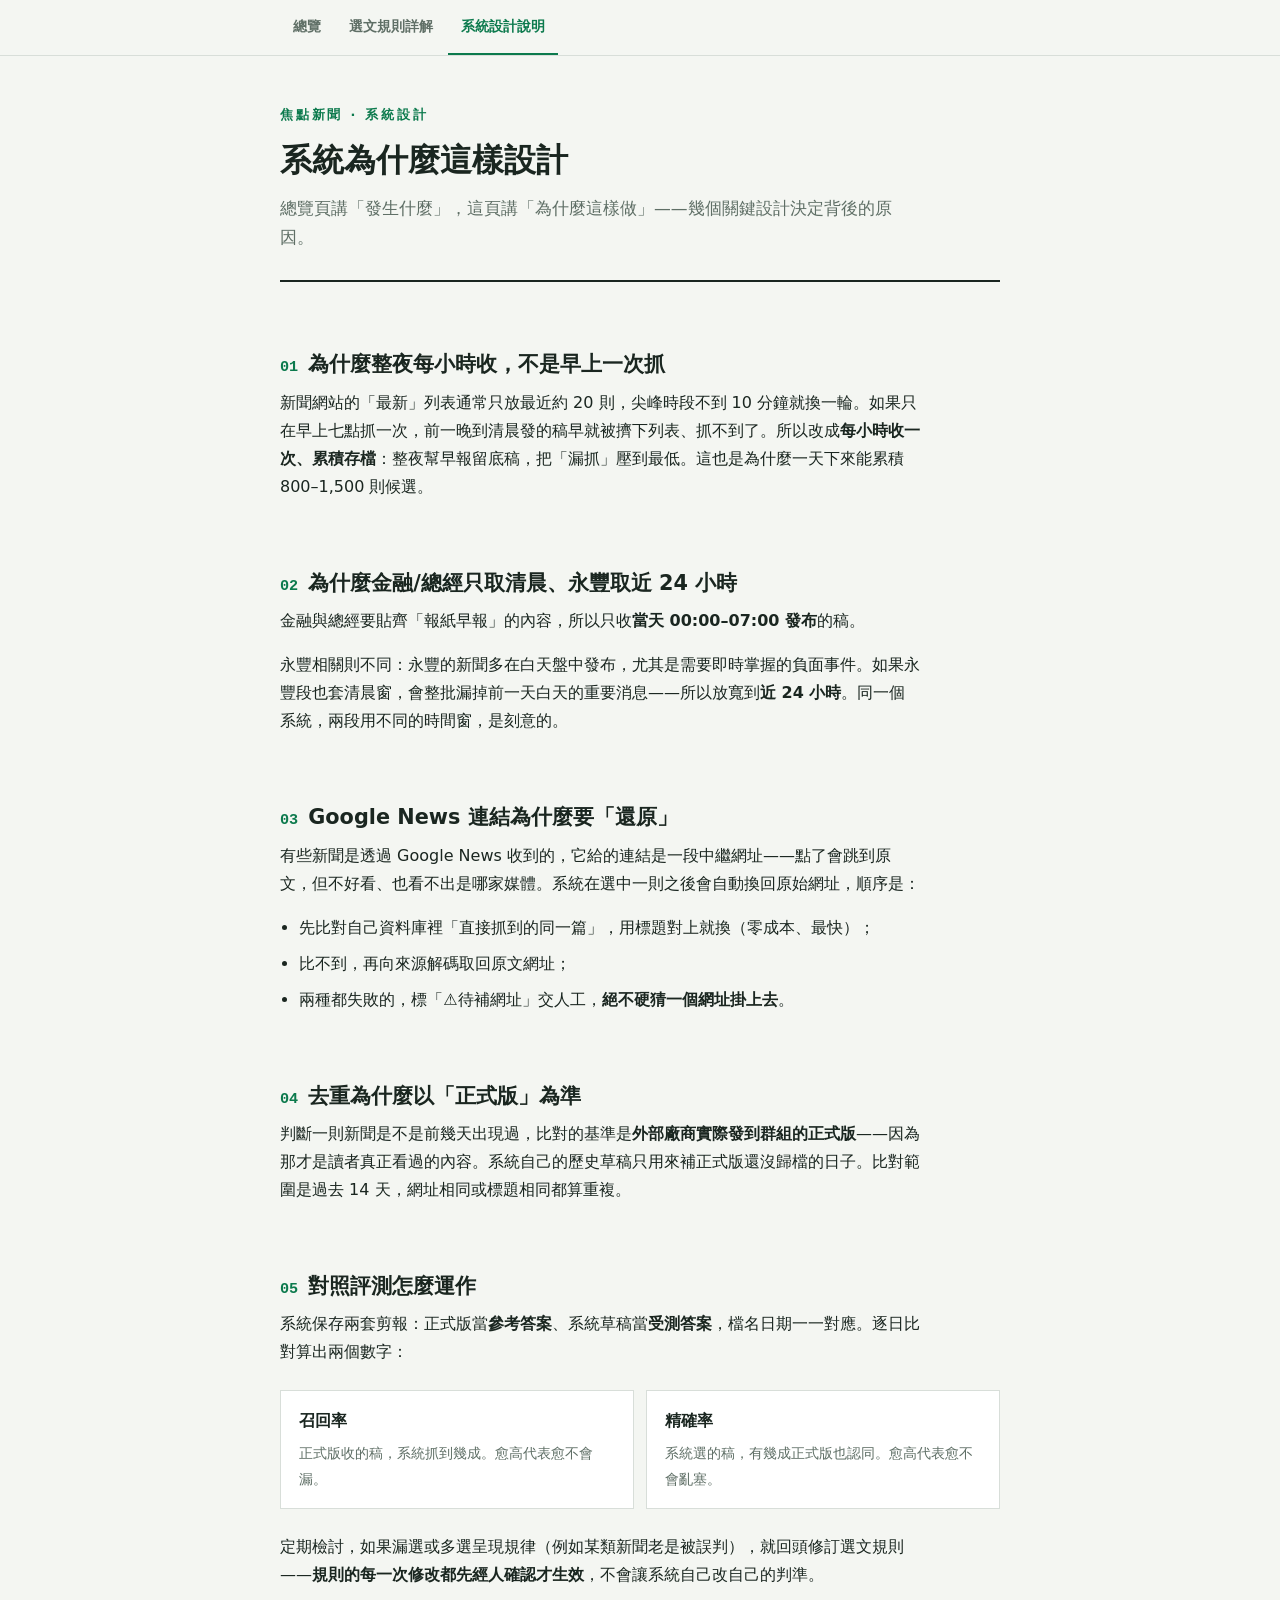
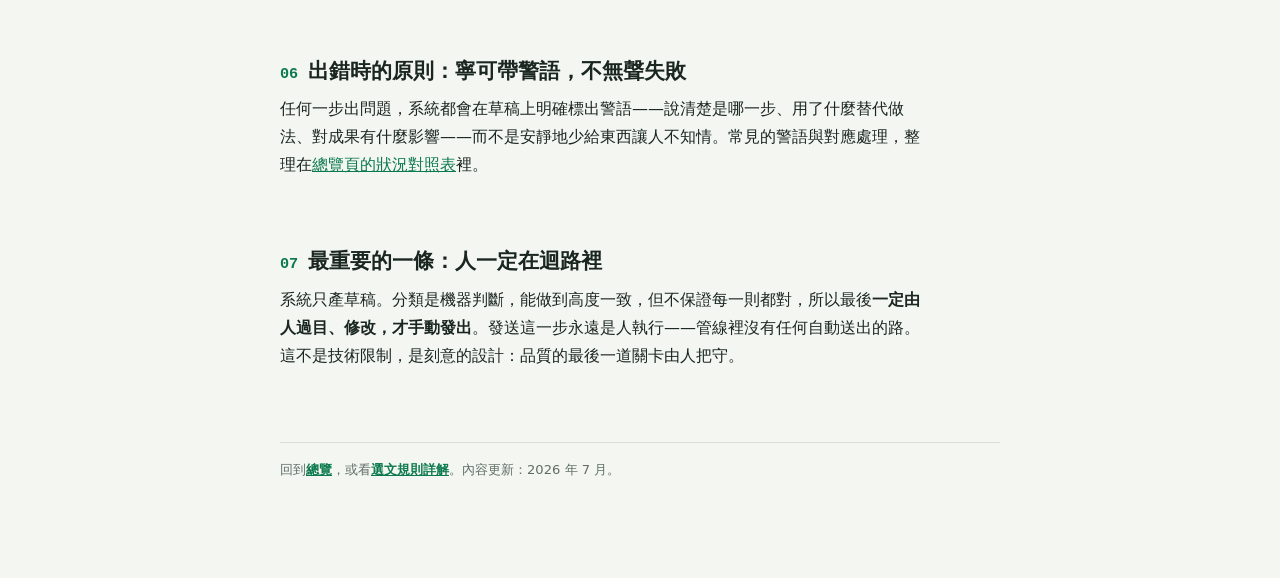
==== pipeline.html @ 9137b2ac "docs: 選文規則與系統設計分頁（公開整理版） - styles.css：抽出共用樣式，新增頁首導覽列 - rules.html：選文規則詳解（四問分流、行為者×事件／地理×主題矩陣、   跨段裁決" ====
<!DOCTYPE html>
<html lang="zh-Hant">
<head>
<meta charset="UTF-8">
<meta name="viewport" content="width=device-width, initial-scale=1">
<title>系統設計說明｜焦點新聞</title>
<meta name="description" content="焦點新聞自動剪報系統的設計理由：為什麼每小時收稿、時間窗口怎麼定、去重以什麼為準、出錯如何處理。">
<link rel="stylesheet" href="styles.css">
</head>
<body>
<nav class="nav"><ul>
  <li><a href="index.html">總覽</a></li>
  <li><a href="rules.html">選文規則詳解</a></li>
  <li><a href="pipeline.html" aria-current="page">系統設計說明</a></li>
</ul></nav>
<main>
<header>
  <p class="kicker">焦點新聞 · 系統設計</p>
  <h1>系統為什麼這樣設計</h1>
  <p class="lede">總覽頁講「發生什麼」，這頁講「為什麼這樣做」——幾個關鍵設計決定背後的原因。</p>
</header>

<h2><span class="no">01</span>為什麼整夜每小時收，不是早上一次抓</h2>
<p>新聞網站的「最新」列表通常只放最近約 20 則，尖峰時段不到 10 分鐘就換一輪。如果只在早上七點抓一次，前一晚到清晨發的稿早就被擠下列表、抓不到了。所以改成<strong>每小時收一次、累積存檔</strong>：整夜幫早報留底稿，把「漏抓」壓到最低。這也是為什麼一天下來能累積 800–1,500 則候選。</p>

<h2><span class="no">02</span>為什麼金融/總經只取清晨、永豐取近 24 小時</h2>
<p>金融與總經要貼齊「報紙早報」的內容，所以只收<strong>當天 00:00–07:00 發布</strong>的稿。</p>
<p>永豐相關則不同：永豐的新聞多在白天盤中發布，尤其是需要即時掌握的負面事件。如果永豐段也套清晨窗，會整批漏掉前一天白天的重要消息——所以放寬到<strong>近 24 小時</strong>。同一個系統，兩段用不同的時間窗，是刻意的。</p>

<h2><span class="no">03</span>Google News 連結為什麼要「還原」</h2>
<p>有些新聞是透過 Google News 收到的，它給的連結是一段中繼網址——點了會跳到原文，但不好看、也看不出是哪家媒體。系統在選中一則之後會自動換回原始網址，順序是：</p>
<ul class="plain">
  <li>先比對自己資料庫裡「直接抓到的同一篇」，用標題對上就換（零成本、最快）；</li>
  <li>比不到，再向來源解碼取回原文網址；</li>
  <li>兩種都失敗的，標「⚠️待補網址」交人工，<strong>絕不硬猜一個網址掛上去</strong>。</li>
</ul>

<h2><span class="no">04</span>去重為什麼以「正式版」為準</h2>
<p>判斷一則新聞是不是前幾天出現過，比對的基準是<strong>外部廠商實際發到群組的正式版</strong>——因為那才是讀者真正看過的內容。系統自己的歷史草稿只用來補正式版還沒歸檔的日子。比對範圍是過去 14 天，網址相同或標題相同都算重複。</p>

<h2><span class="no">05</span>對照評測怎麼運作</h2>
<p>系統保存兩套剪報：正式版當<strong>參考答案</strong>、系統草稿當<strong>受測答案</strong>，檔名日期一一對應。逐日比對算出兩個數字：</p>
<div class="cards">
  <div class="card"><h3>召回率</h3><p>正式版收的稿，系統抓到幾成。愈高代表愈不會漏。</p></div>
  <div class="card"><h3>精確率</h3><p>系統選的稿，有幾成正式版也認同。愈高代表愈不會亂塞。</p></div>
</div>
<p>定期檢討，如果漏選或多選呈現規律（例如某類新聞老是被誤判），就回頭修訂選文規則——<strong>規則的每一次修改都先經人確認才生效</strong>，不會讓系統自己改自己的判準。</p>

<h2><span class="no">06</span>出錯時的原則：寧可帶警語，不無聲失敗</h2>
<p>任何一步出問題，系統都會在草稿上明確標出警語——說清楚是哪一步、用了什麼替代做法、對成果有什麼影響——而不是安靜地少給東西讓人不知情。常見的警語與對應處理，整理在<a href="index.html#">總覽頁的狀況對照表</a>裡。</p>

<h2><span class="no">07</span>最重要的一條：人一定在迴路裡</h2>
<p>系統只產草稿。分類是機器判斷，能做到高度一致，但不保證每一則都對，所以最後<strong>一定由人過目、修改，才手動發出</strong>。發送這一步永遠是人執行——管線裡沒有任何自動送出的路。這不是技術限制，是刻意的設計：品質的最後一道關卡由人把守。</p>

<footer>回到<a href="index.html">總覽</a>，或看<a href="rules.html">選文規則詳解</a>。內容更新：2026 年 7 月。</footer>
</main>
</body>
</html>
---- styles.css ----
:root{
  --paper:#f4f6f2; --card:#ffffff; --ink:#1a2620; --muted:#5f6f66;
  --accent:#0c7a4d; --accent-soft:#e2efe7; --warn:#a8690f; --warn-soft:#f7ecd9;
  --line:#d8ded9; --mono:"SF Mono","Cascadia Mono",Consolas,"Courier New",monospace;
}
@media (prefers-color-scheme: dark){
  :root{
    --paper:#111a15; --card:#18231d; --ink:#e4eae4; --muted:#93a29a;
    --accent:#4cb888; --accent-soft:#1d3428; --warn:#dfa54a; --warn-soft:#33290f;
    --line:#2b3830;
  }
}
:root[data-theme="dark"]{
  --paper:#111a15; --card:#18231d; --ink:#e4eae4; --muted:#93a29a;
  --accent:#4cb888; --accent-soft:#1d3428; --warn:#dfa54a; --warn-soft:#33290f;
  --line:#2b3830;
}
:root[data-theme="light"]{
  --paper:#f4f6f2; --card:#ffffff; --ink:#1a2620; --muted:#5f6f66;
  --accent:#0c7a4d; --accent-soft:#e2efe7; --warn:#a8690f; --warn-soft:#f7ecd9;
  --line:#d8ded9;
}
html{background:var(--paper);}
body{
  font-family:"PingFang TC","Noto Sans TC","Microsoft JhengHei",system-ui,sans-serif;
  color:var(--ink); line-height:1.75; margin:0; padding:0 20px 96px;
}
main{max-width:720px; margin:0 auto;}

/* 導覽列 */
.nav{position:sticky; top:0; z-index:10; background:var(--paper);
  border-bottom:1px solid var(--line); margin:0 -20px 4px; padding:0 20px;}
.nav ul{max-width:720px; margin:0 auto; padding:0; list-style:none;
  display:flex; gap:2px; flex-wrap:wrap;}
.nav a{display:block; padding:14px 13px; font-size:.88rem; font-weight:700;
  color:var(--muted); text-decoration:none; border-bottom:2px solid transparent;}
.nav a:hover{color:var(--ink);}
.nav a[aria-current="page"]{color:var(--accent); border-bottom-color:var(--accent);}
.nav a:focus-visible{outline:2px solid var(--accent); outline-offset:-3px; border-radius:2px;}

header{padding:44px 0 28px; border-bottom:2px solid var(--ink); margin-bottom:8px;}
.kicker{font-size:.8rem; letter-spacing:.22em; color:var(--accent); font-weight:700; margin:0 0 14px;}
h1{font-size:2rem; line-height:1.3; margin:0 0 12px; font-weight:800; text-wrap:balance;}
.lede{font-size:1.05rem; color:var(--muted); margin:0; max-width:38em;}
h2{font-size:1.3rem; font-weight:800; margin:64px 0 6px; text-wrap:balance;}
h2 .no{color:var(--accent); font-family:var(--mono); font-size:.95rem; margin-right:10px;}
.sub{color:var(--muted); margin:0 0 20px; font-size:.95rem;}
p{margin:0 0 16px; max-width:40em;}
strong{font-weight:700;}
a{color:var(--accent);}

.cards{display:grid; grid-template-columns:repeat(auto-fit,minmax(200px,1fr)); gap:12px; margin:24px 0;}
.card{background:var(--card); border:1px solid var(--line); padding:16px 18px;}
.card h3{margin:0 0 6px; font-size:1rem;}
.card p{font-size:.9rem; color:var(--muted); margin:0;}

/* 時間軸 */
.tl{list-style:none; margin:28px 0; padding:0; border-left:2px solid var(--accent);}
.tl li{position:relative; padding:0 0 26px 26px;}
.tl li::before{content:""; position:absolute; left:-7px; top:.5em; width:12px; height:12px;
  border-radius:50%; background:var(--paper); border:3px solid var(--accent);}
.tl li:last-child{padding-bottom:4px;}
.t{font-family:var(--mono); font-size:.82rem; color:var(--accent); font-weight:700;
  letter-spacing:.04em; display:block; font-variant-numeric:tabular-nums;}
.tl h3{margin:2px 0 4px; font-size:1.02rem;}
.tl p{font-size:.93rem; color:var(--muted); margin:0; max-width:36em;}
.human .t{color:var(--warn);}
.human::before{border-color:var(--warn) !important;}
.tag{display:inline-block; font-size:.72rem; font-weight:700; letter-spacing:.08em;
  padding:1px 8px; margin-left:8px; vertical-align:1px;
  background:var(--warn-soft); color:var(--warn);}
.tag.auto{background:var(--accent-soft); color:var(--accent);}

/* 流程箭頭清單 */
.flow{list-style:none; margin:24px 0; padding:0; counter-reset:q;}
.flow li{position:relative; background:var(--card); border:1px solid var(--line);
  padding:14px 16px 14px 52px; margin:0 0 10px;}
.flow li::before{counter-increment:q; content:"Q" counter(q); position:absolute;
  left:0; top:0; bottom:0; width:38px; display:flex; align-items:center; justify-content:center;
  font-family:var(--mono); font-weight:700; font-size:.85rem; color:#fff; background:var(--accent);}
.flow li.drop::before{content:"✕"; background:var(--muted);}
.flow b{font-weight:700;}
.flow .go{color:var(--accent); font-weight:700;}

/* 表格 */
.twrap{overflow-x:auto; margin:20px 0;}
table{border-collapse:collapse; width:100%; font-size:.92rem; background:var(--card);}
th{font-size:.78rem; letter-spacing:.1em; color:var(--muted); text-align:left; font-weight:700;}
th,td{border:1px solid var(--line); padding:9px 12px; vertical-align:top;}
td .m{font-family:var(--mono); font-size:.85rem; font-variant-numeric:tabular-nums;}
.pick{color:var(--accent); font-weight:700; white-space:nowrap;}

/* 三段 / 矩陣 */
.sec3{display:grid; grid-template-columns:repeat(auto-fit,minmax(210px,1fr)); gap:12px; margin:22px 0;}
.sec3 .card{border-top:3px solid var(--accent);}
.sec3 .n{font-family:var(--mono); color:var(--accent); font-size:.8rem; font-weight:700;}

blockquote{margin:22px 0; padding:14px 18px; background:var(--accent-soft);
  border-left:4px solid var(--accent); font-size:.95rem;}
blockquote p{margin:0;}
.warnbox{margin:22px 0; padding:14px 18px; background:var(--warn-soft);
  border-left:4px solid var(--warn); font-size:.95rem;}
.warnbox p{margin:0 0 8px;} .warnbox p:last-child{margin:0;}

dl{margin:20px 0; border-top:1px solid var(--line);}
dt{font-weight:700; padding-top:14px;}
dd{margin:2px 0 14px; color:var(--muted); font-size:.94rem;
  border-bottom:1px solid var(--line); padding-bottom:14px; max-width:40em;}

ul.plain{padding-left:1.2em; max-width:40em;} ul.plain li{margin:0 0 8px;}

footer{margin-top:72px; padding-top:16px; border-top:1px solid var(--line);
  font-size:.82rem; color:var(--muted);}
footer a{font-weight:700;}
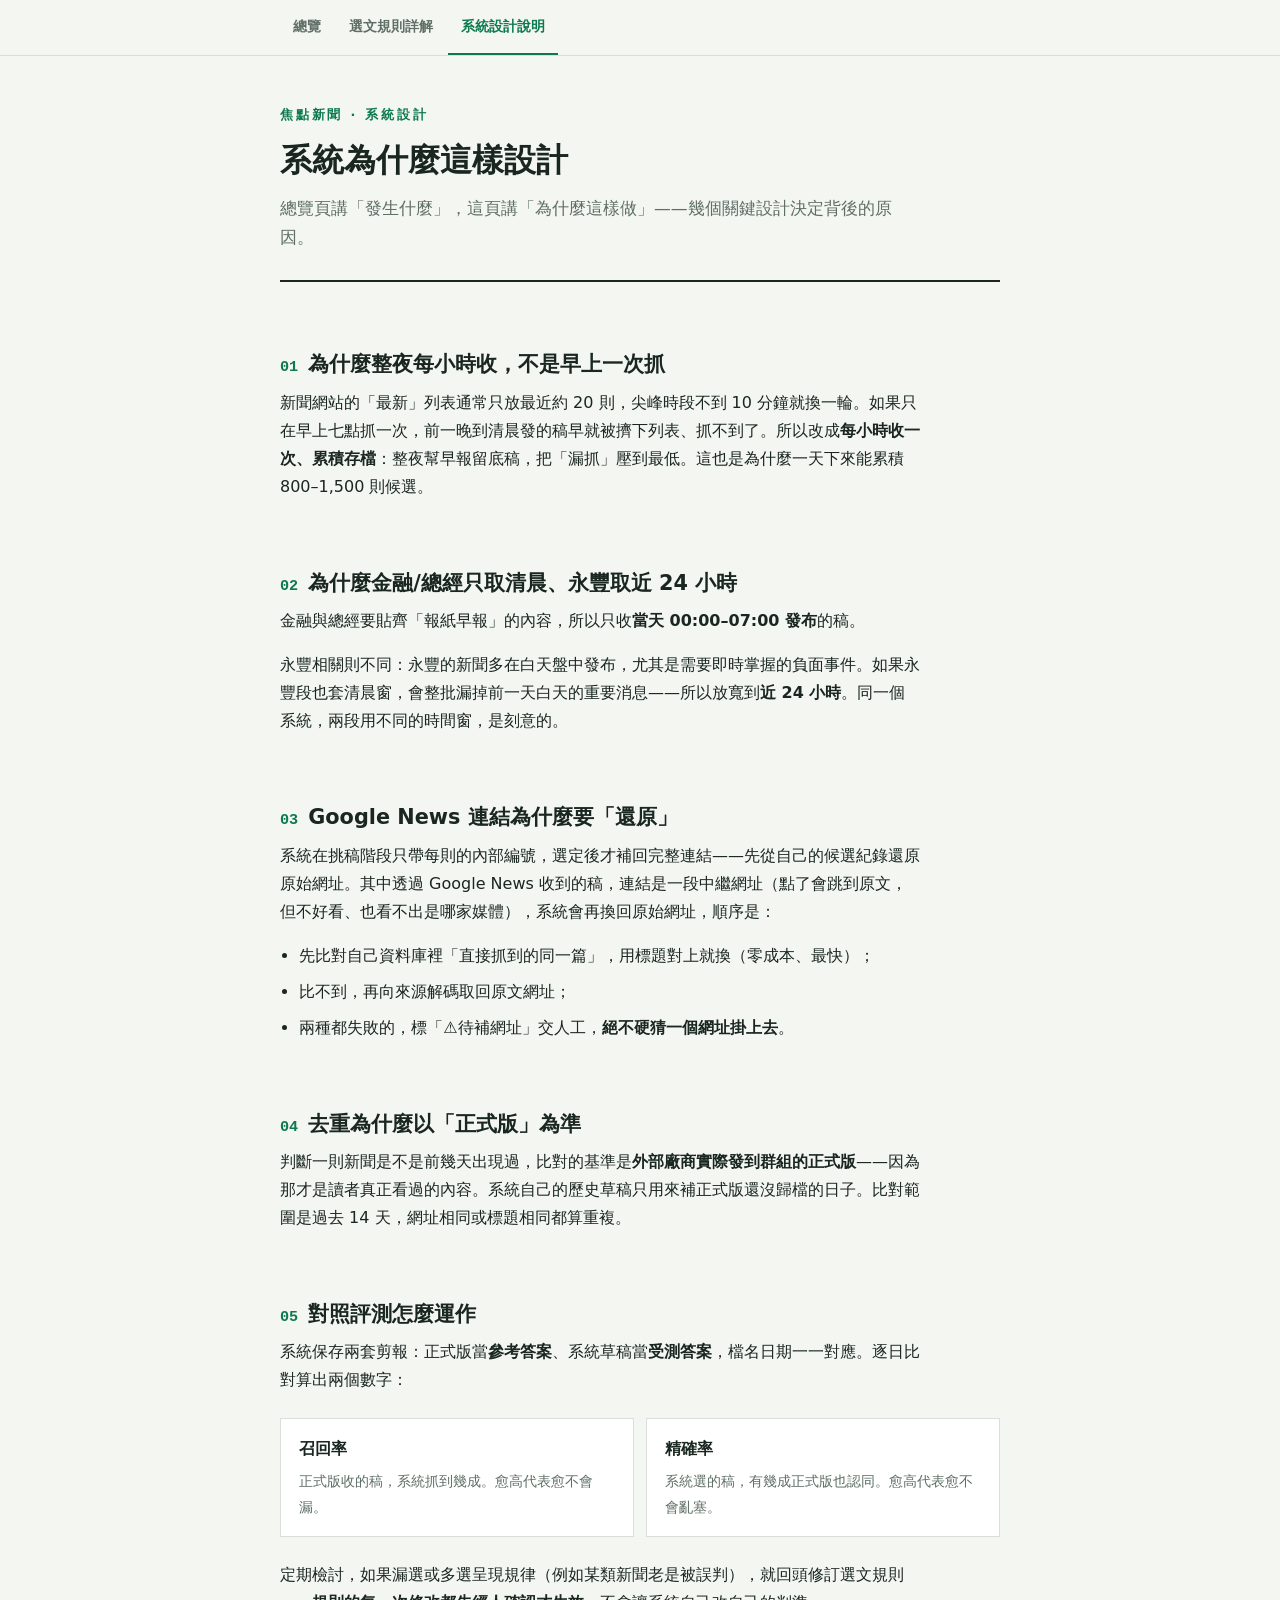
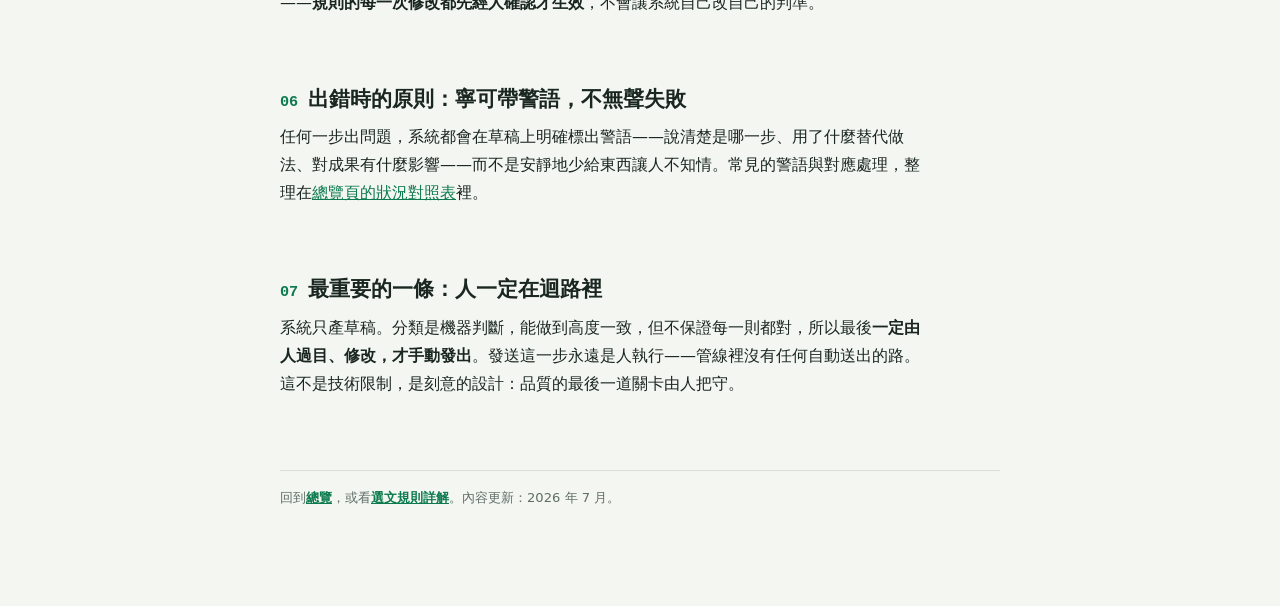
==== commit 4c5a7052: "pipeline: 選稿以內部編號引用，選後補回連結 Co-Authored-By: Claude Opus 4.8 <noreply@anthropic.com> Claude-Session: h" ====
--- a/pipeline.html
+++ b/pipeline.html
@@ -28,7 +28,7 @@
 <p>永豐相關則不同：永豐的新聞多在白天盤中發布，尤其是需要即時掌握的負面事件。如果永豐段也套清晨窗，會整批漏掉前一天白天的重要消息——所以放寬到<strong>近 24 小時</strong>。同一個系統，兩段用不同的時間窗，是刻意的。</p>
 
 <h2><span class="no">03</span>Google News 連結為什麼要「還原」</h2>
-<p>有些新聞是透過 Google News 收到的，它給的連結是一段中繼網址——點了會跳到原文，但不好看、也看不出是哪家媒體。系統在選中一則之後會自動換回原始網址，順序是：</p>
+<p>系統在挑稿階段只帶每則的內部編號，選定後才補回完整連結——先從自己的候選紀錄還原原始網址。其中透過 Google News 收到的稿，連結是一段中繼網址（點了會跳到原文，但不好看、也看不出是哪家媒體），系統會再換回原始網址，順序是：</p>
 <ul class="plain">
   <li>先比對自己資料庫裡「直接抓到的同一篇」，用標題對上就換（零成本、最快）；</li>
   <li>比不到，再向來源解碼取回原文網址；</li>
